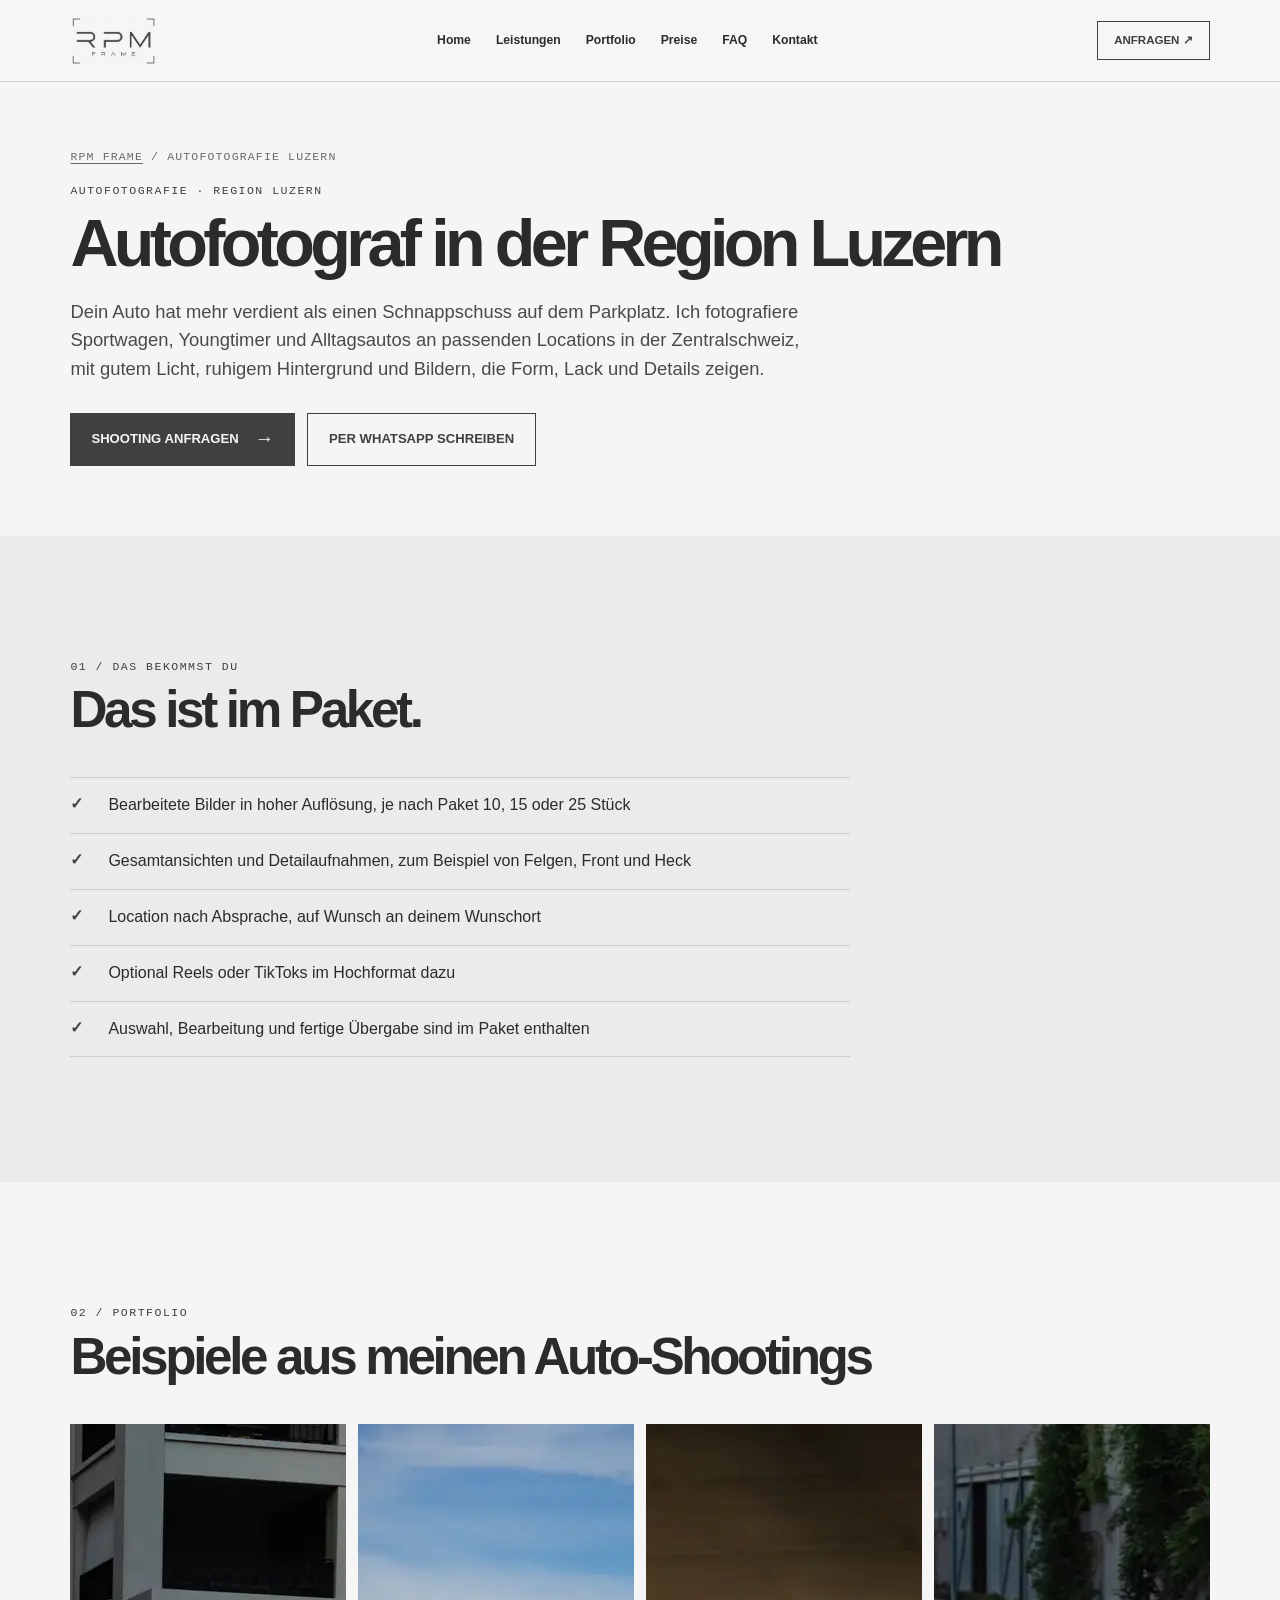
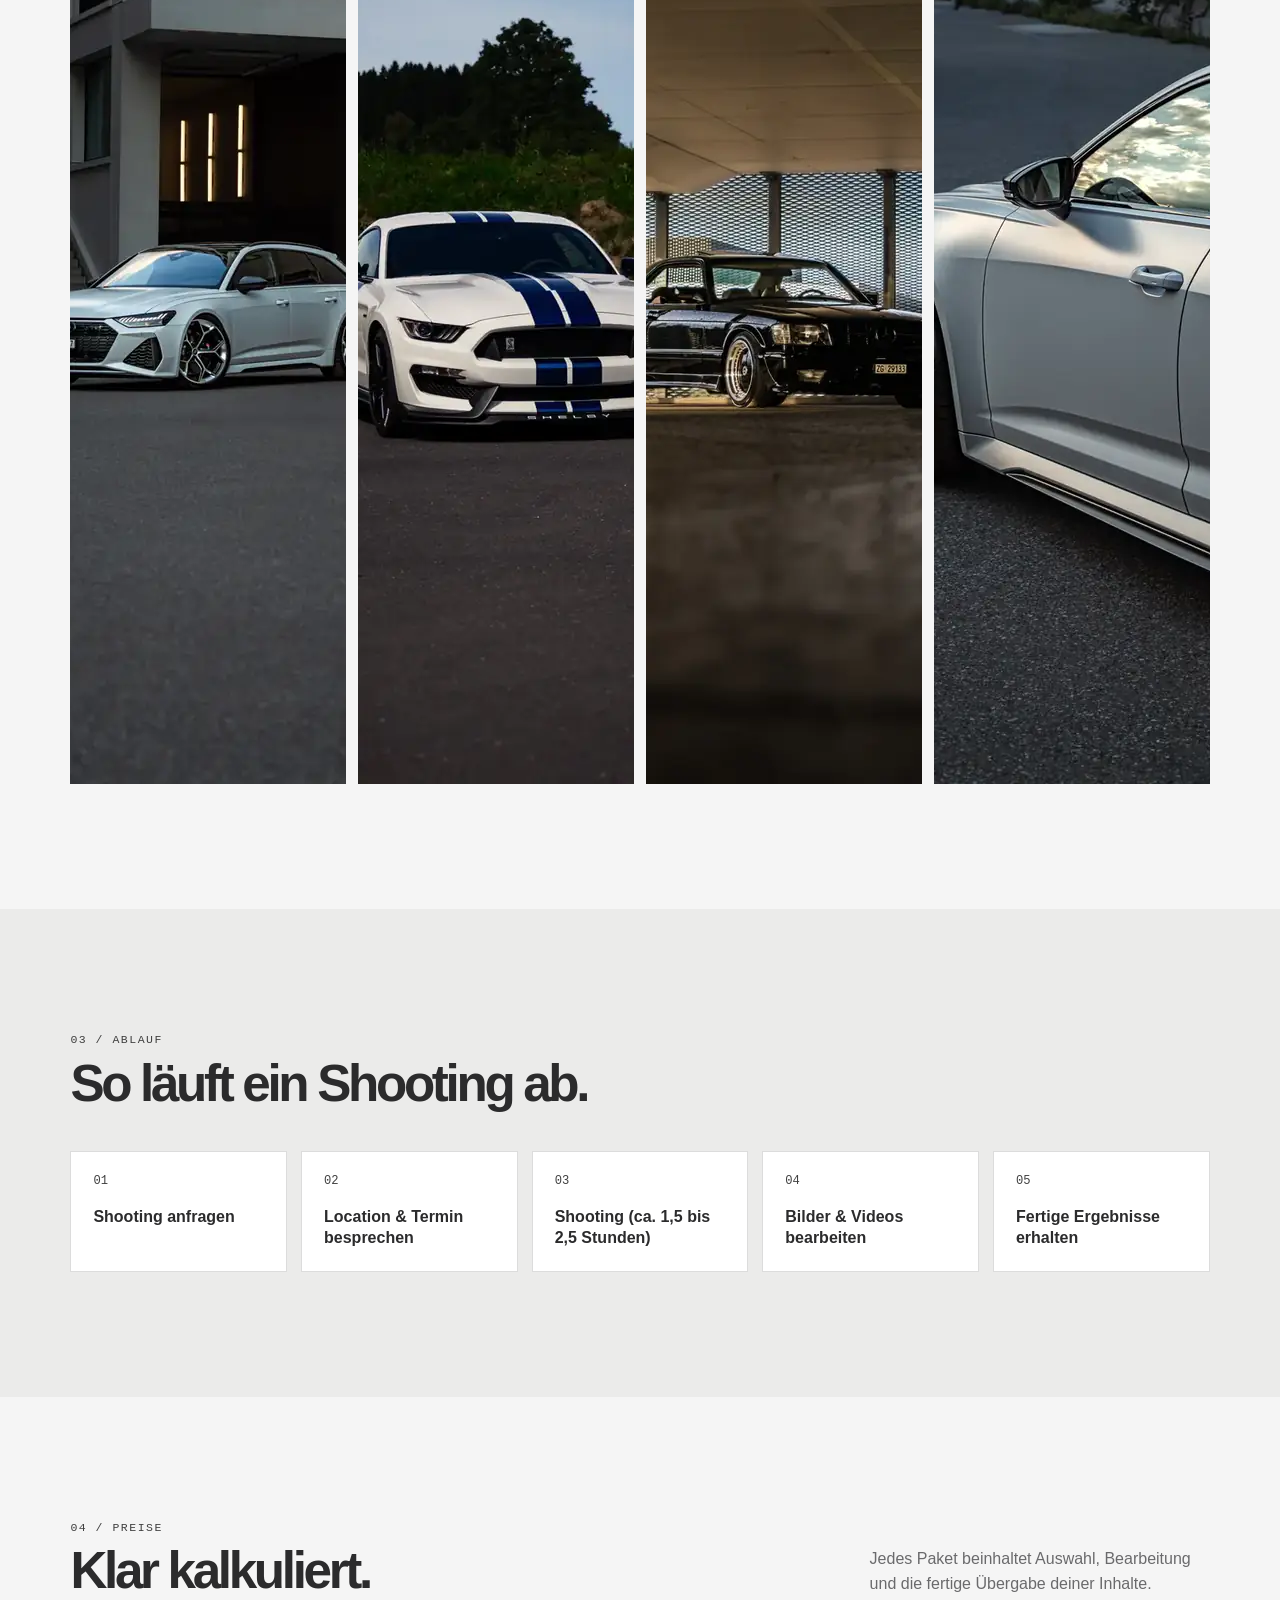
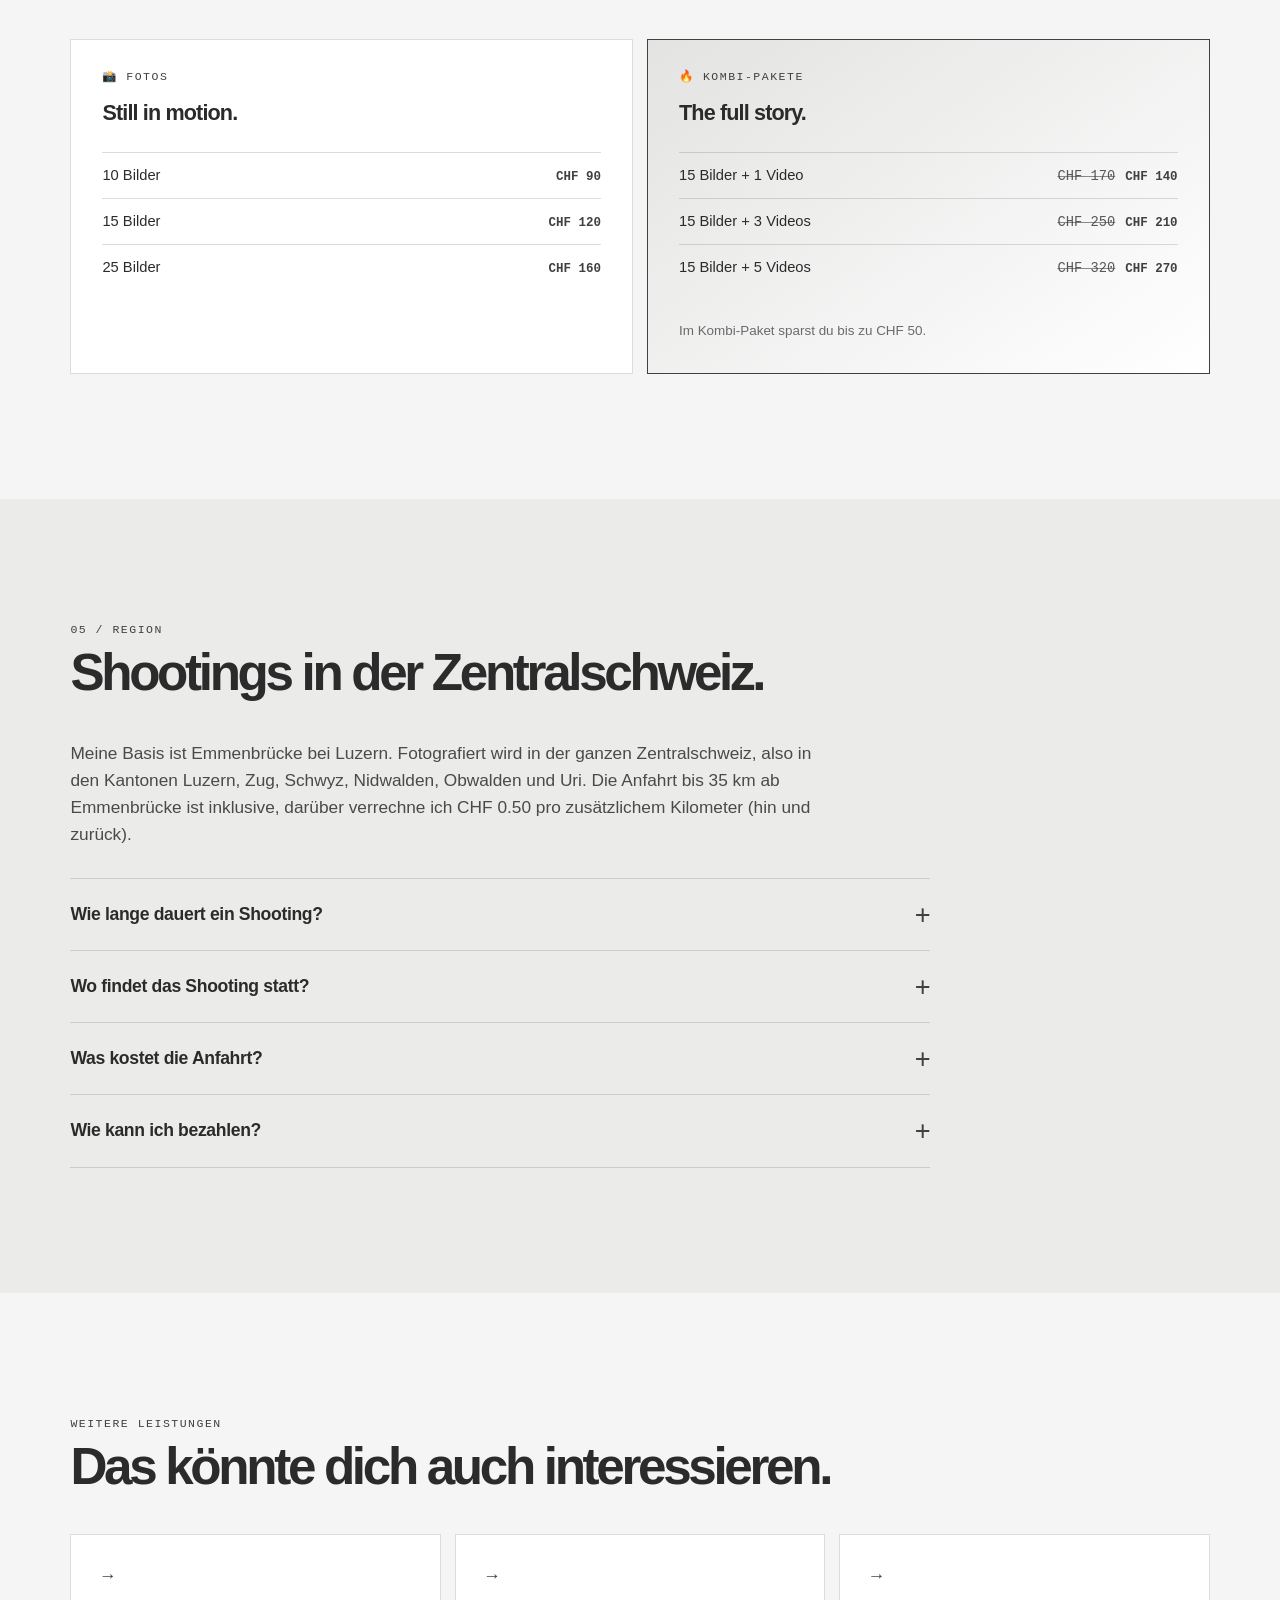
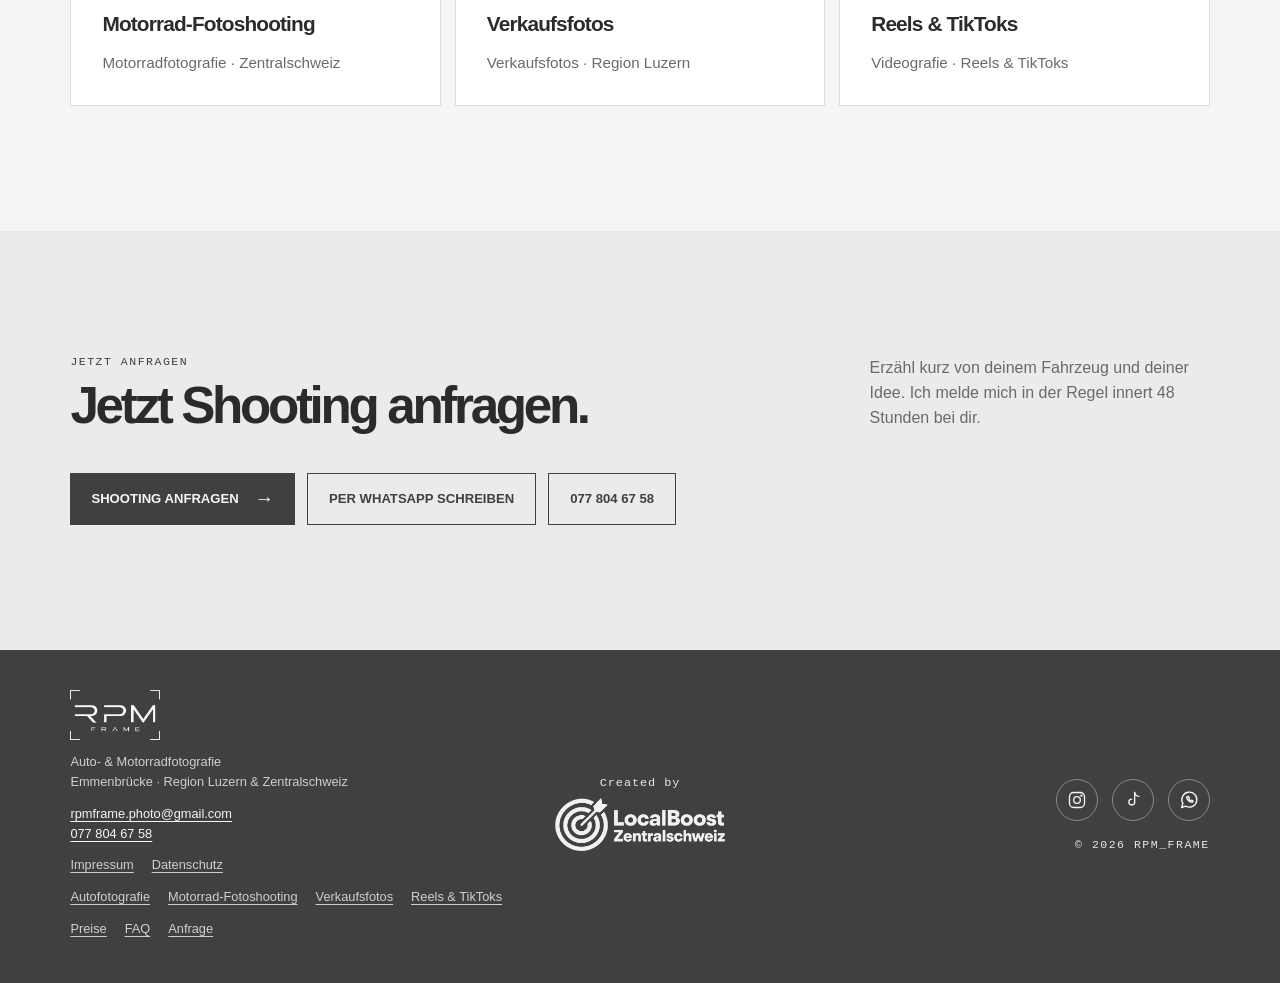
==== autofotografie-luzern.html @ b6b6734c "SEO: Meta, Open Graph, JSON-LD, Region-Sektion, 4 Leistungsseiten, Sitemap, robots, 404 Co-Authored-" ====
<!doctype html>
<html lang="de-CH">
<head>
  <meta charset="utf-8"><meta name="viewport" content="width=device-width,initial-scale=1"><meta name="theme-color" content="#f6f6f6">
  <meta name="description" content="Autofotograf aus der Region Luzern: Auto-Fotoshooting mit bearbeiteten Bildern ab CHF 90. Shootings in der Zentralschweiz, Anfahrt bis 35 km inklusive.">
  <title>Autofotograf Luzern | Auto-Fotoshooting | RPM Frame</title>
  <link rel="icon" href="favicon.ico" sizes="any"><link rel="icon" type="image/png" sizes="32x32" href="favicon-32.png"><link rel="icon" type="image/png" sizes="192x192" href="favicon-192.png"><link rel="apple-touch-icon" href="apple-touch-icon.png">
  <link rel="stylesheet" href="assets/style.css">
  <link rel="canonical" href="https://rpmframe.ch/autofotografie-luzern"><meta property="og:type" content="website"><meta property="og:locale" content="de_CH"><meta property="og:site_name" content="RPM Frame"><meta property="og:title" content="Autofotograf Luzern | Auto-Fotoshooting | RPM Frame"><meta property="og:description" content="Autofotograf aus der Region Luzern: Auto-Fotoshooting mit bearbeiteten Bildern ab CHF 90. Shootings in der Zentralschweiz, Anfahrt bis 35 km inklusive."><meta property="og:url" content="https://rpmframe.ch/autofotografie-luzern"><meta property="og:image" content="https://rpmframe.ch/assets/images/og-image.jpg"><meta property="og:image:width" content="1200"><meta property="og:image:height" content="630"><meta name="twitter:card" content="summary_large_image"><meta name="twitter:title" content="Autofotograf Luzern | Auto-Fotoshooting | RPM Frame"><meta name="twitter:description" content="Autofotograf aus der Region Luzern: Auto-Fotoshooting mit bearbeiteten Bildern ab CHF 90. Shootings in der Zentralschweiz, Anfahrt bis 35 km inklusive."><meta name="twitter:image" content="https://rpmframe.ch/assets/images/og-image.jpg">
  <script type="application/ld+json">
{
 "@context": "https://schema.org",
 "@type": "Service",
 "name": "Autofotograf in der Region Luzern",
 "serviceType": "Autofotografie",
 "url": "https://rpmframe.ch/autofotografie-luzern",
 "provider": {
  "@id": "https://rpmframe.ch/#business"
 },
 "areaServed": {
  "@type": "AdministrativeArea",
  "name": "Zentralschweiz"
 },
 "offers": [
  {
   "@type": "Offer",
   "name": "10 Bilder",
   "price": "90",
   "priceCurrency": "CHF"
  },
  {
   "@type": "Offer",
   "name": "15 Bilder",
   "price": "120",
   "priceCurrency": "CHF"
  },
  {
   "@type": "Offer",
   "name": "25 Bilder",
   "price": "160",
   "priceCurrency": "CHF"
  },
  {
   "@type": "Offer",
   "name": "15 Bilder + 1 Video",
   "price": "140",
   "priceCurrency": "CHF"
  },
  {
   "@type": "Offer",
   "name": "15 Bilder + 3 Videos",
   "price": "210",
   "priceCurrency": "CHF"
  },
  {
   "@type": "Offer",
   "name": "15 Bilder + 5 Videos",
   "price": "270",
   "priceCurrency": "CHF"
  }
 ]
}
</script>
  <script type="application/ld+json">
{
 "@context": "https://schema.org",
 "@type": "BreadcrumbList",
 "itemListElement": [
  {
   "@type": "ListItem",
   "position": 1,
   "name": "RPM Frame",
   "item": "https://rpmframe.ch/"
  },
  {
   "@type": "ListItem",
   "position": 2,
   "name": "Autofotografie Luzern",
   "item": "https://rpmframe.ch/autofotografie-luzern"
  }
 ]
}
</script>
  <script type="application/ld+json">
{
 "@context": "https://schema.org",
 "@type": "FAQPage",
 "mainEntity": [
  {
   "@type": "Question",
   "name": "Wie lange dauert ein Shooting?",
   "acceptedAnswer": {
    "@type": "Answer",
    "text": "Je nach Aufwand und Umfang ca. 1,5 bis 2,5 Stunden."
   }
  },
  {
   "@type": "Question",
   "name": "Wo findet das Shooting statt?",
   "acceptedAnswer": {
    "@type": "Answer",
    "text": "In der Zentralschweiz, den Ort besprechen wir gemeinsam. Gute Locations kenne ich, du kannst aber auch einen Wunschort vorschlagen."
   }
  },
  {
   "@type": "Question",
   "name": "Was kostet die Anfahrt?",
   "acceptedAnswer": {
    "@type": "Answer",
    "text": "Die Anfahrt ist bis 35 km ab Emmenbrücke inklusive. Bei längeren Strecken verrechne ich CHF 0.50 pro zusätzlichem Kilometer (hin und zurück). Ich sage es dir vorher, nichts kommt überraschend."
   }
  },
  {
   "@type": "Question",
   "name": "Wie kann ich bezahlen?",
   "acceptedAnswer": {
    "@type": "Answer",
    "text": "Per Twint oder bar, direkt nach dem Shooting."
   }
  }
 ]
}
</script>
</head>
<body>
  <nav class="nav">
    <a class="logo" href="index.html#home" aria-label="RPM Frame Startseite"><img class="brand-logo" src="assets/images/logo-rpm-frame.jpg" alt="RPM Frame" width="87" height="50"></a>
    <div class="links"><a href="index.html#home">Home</a><a href="index.html#loesung">Leistungen</a><a href="index.html#portfolio">Portfolio</a><a href="index.html#angebot">Preise</a><a href="index.html#faq">FAQ</a><a href="index.html#anfrage">Kontakt</a></div>
    <a class="nav-cta" href="index.html#anfrage">ANFRAGEN ↗</a>
  </nav>
  <main>
    <section class="section page-hero">
      <div class="crumbs"><a href="index.html">RPM Frame</a> / Autofotografie Luzern</div>
      <div class="mono">Autofotografie · Region Luzern</div>
      <h1 class="page-h1">Autofotograf in der Region Luzern</h1>
      <p class="lead">Dein Auto hat mehr verdient als einen Schnappschuss auf dem Parkplatz. Ich fotografiere Sportwagen, Youngtimer und Alltagsautos an passenden Locations in der Zentralschweiz, mit gutem Licht, ruhigem Hintergrund und Bildern, die Form, Lack und Details zeigen.</p>
      <div class="cta-row"><a class="button" href="index.html#anfrage">SHOOTING ANFRAGEN <b>→</b></a><a class="button ghost" href="https://wa.me/41778046758?text=Hallo%20Mike%2C%20ich%20interessiere%20mich%20f%C3%BCr%20ein%20Shooting." target="_blank" rel="noopener">PER WHATSAPP SCHREIBEN</a></div>
    </section>
<section class="section alt-bg">
      <div class="eyebrow"><div><div class="mono">01 / Das bekommst du</div><h2>Das ist im Paket.</h2></div></div>
      <ul class="checklist"><li>Bearbeitete Bilder in hoher Auflösung, je nach Paket 10, 15 oder 25 Stück</li><li>Gesamtansichten und Detailaufnahmen, zum Beispiel von Felgen, Front und Heck</li><li>Location nach Absprache, auf Wunsch an deinem Wunschort</li><li>Optional Reels oder TikToks im Hochformat dazu</li><li>Auswahl, Bearbeitung und fertige Übergabe sind im Paket enthalten</li></ul>
    </section>
<section class="section">
      <div class="eyebrow"><div><div class="mono">02 / Portfolio</div><h2>Beispiele aus meinen Auto-Shootings</h2></div></div>
      <div class="page-gallery"><img src="assets/images/portfolio/img-0412-t.webp" alt="Weisser Audi RS6 Avant vor Treppe und Betonfassade" width="640" height="960" loading="lazy" decoding="async"><img src="assets/images/portfolio/img-6932-t.webp" alt="Weisser Ford Mustang Shelby mit blauen Rennstreifen" width="640" height="960" loading="lazy" decoding="async"><img src="assets/images/portfolio/img-7156-t.webp" alt="Dunkler Mercedes in einer Tiefgarage" width="640" height="960" loading="lazy" decoding="async"><img src="assets/images/portfolio/img-0347-t.webp" alt="Audi RS6 Avant in Silber, Seitenansicht mit Felge" width="640" height="960" loading="lazy" decoding="async"></div>
    </section>
<section class="section alt-bg">
      <div class="eyebrow"><div><div class="mono">03 / Ablauf</div><h2>So läuft ein Shooting ab.</h2></div></div>
      <ol class="steps-list"><li>Shooting anfragen</li><li>Location &amp; Termin besprechen</li><li>Shooting (ca. 1,5 bis 2,5 Stunden)</li><li>Bilder &amp; Videos bearbeiten</li><li>Fertige Ergebnisse erhalten</li></ol>
    </section>
<section class="section pricing">
      <div class="eyebrow"><div><div class="mono">04 / Preise</div><h2>Klar kalkuliert.</h2></div><p>Jedes Paket beinhaltet Auswahl, Bearbeitung und die fertige Übergabe deiner Inhalte.</p></div>
      <div class="price-grid two"><article class="price-card"><div class="mono">📸 Fotos</div><h3>Still in motion.</h3><ul><li><span>10 Bilder</span><span class="p"><b>CHF 90</b></span></li><li><span>15 Bilder</span><span class="p"><b>CHF 120</b></span></li><li><span>25 Bilder</span><span class="p"><b>CHF 160</b></span></li></ul></article><article class="price-card featured"><div class="mono">🔥 Kombi-Pakete</div><h3>The full story.</h3><ul><li><span>15 Bilder + 1 Video</span><span class="p"><s>CHF 170</s><b>CHF 140</b></span></li><li><span>15 Bilder + 3 Videos</span><span class="p"><s>CHF 250</s><b>CHF 210</b></span></li><li><span>15 Bilder + 5 Videos</span><span class="p"><s>CHF 320</s><b>CHF 270</b></span></li></ul><p class="save">Im Kombi-Paket sparst du bis zu CHF 50.</p></article></div>
    </section>
<section class="section alt-bg">
      <div class="eyebrow"><div><div class="mono">05 / Region</div><h2>Shootings in der Zentralschweiz.</h2></div></div>
      <p class="region-text">Meine Basis ist Emmenbrücke bei Luzern. Fotografiert wird in der ganzen Zentralschweiz, also in den Kantonen Luzern, Zug, Schwyz, Nidwalden, Obwalden und Uri. Die Anfahrt bis 35 km ab Emmenbrücke ist inklusive, darüber verrechne ich CHF 0.50 pro zusätzlichem Kilometer (hin und zurück).</p>
      <div class="faq"><div class="faq-list"><details><summary>Wie lange dauert ein Shooting?</summary><p>Je nach Aufwand und Umfang ca. 1,5 bis 2,5 Stunden.</p></details><details><summary>Wo findet das Shooting statt?</summary><p>In der Zentralschweiz, den Ort besprechen wir gemeinsam. Gute Locations kenne ich, du kannst aber auch einen Wunschort vorschlagen.</p></details><details><summary>Was kostet die Anfahrt?</summary><p>Die Anfahrt ist bis 35 km ab Emmenbrücke inklusive. Bei längeren Strecken verrechne ich CHF 0.50 pro zusätzlichem Kilometer (hin und zurück). Ich sage es dir vorher, nichts kommt überraschend.</p></details><details><summary>Wie kann ich bezahlen?</summary><p>Per Twint oder bar, direkt nach dem Shooting.</p></details></div></div>
    </section>
<section class="section">
      <div class="eyebrow"><div><div class="mono">Weitere Leistungen</div><h2>Das könnte dich auch interessieren.</h2></div></div>
      <div class="feat-grid"><a class="feat feat-link" href="motorrad-fotoshooting-zentralschweiz.html"><div class="num">→</div><h3>Motorrad-Fotoshooting</h3><p>Motorradfotografie · Zentralschweiz</p></a><a class="feat feat-link" href="fahrzeug-verkaufsfotos.html"><div class="num">→</div><h3>Verkaufsfotos</h3><p>Verkaufsfotos · Region Luzern</p></a><a class="feat feat-link" href="reels-tiktok-auto.html"><div class="num">→</div><h3>Reels &amp; TikToks</h3><p>Videografie · Reels &amp; TikToks</p></a></div>
    </section>
<section class="section alt-bg">
      <div class="eyebrow"><div><div class="mono">Jetzt anfragen</div><h2>Jetzt Shooting anfragen.</h2></div><p>Erzähl kurz von deinem Fahrzeug und deiner Idee. Ich melde mich in der Regel innert 48 Stunden bei dir.</p></div>
      <div class="cta-row"><a class="button" href="index.html#anfrage">SHOOTING ANFRAGEN <b>→</b></a><a class="button ghost" href="https://wa.me/41778046758?text=Hallo%20Mike%2C%20ich%20interessiere%20mich%20f%C3%BCr%20ein%20Shooting." target="_blank" rel="noopener">PER WHATSAPP SCHREIBEN</a><a class="button ghost" href="tel:+41778046758" aria-label="Anrufen: 077 804 67 58">077 804 67 58</a></div>
    </section>
  </main>
  <div class="stick show" id="stick"><a class="button" href="index.html#anfrage">SHOOTING ANFRAGEN <b>→</b></a><a class="wa" href="https://wa.me/41778046758?text=Hallo%20Mike%2C%20ich%20interessiere%20mich%20f%C3%BCr%20ein%20Shooting." target="_blank" rel="noopener" aria-label="Per WhatsApp schreiben"><svg viewBox="0 0 24 24" fill="none" stroke="currentColor" stroke-width="1.6" stroke-linecap="round" stroke-linejoin="round" aria-hidden="true"><path d="M3 21l1.65-4.9A9 9 0 1 1 8 19.4L3 21z"/><path d="M9.2 8.2c-.3 2.9 3.4 6.6 6.6 6.6l1.2-1.5-2.1-1.1-.9.7c-.9-.4-1.9-1.4-2.3-2.3l.7-.9-1.1-2.1-1.1.6z"/></svg></a></div>
  <footer>
    <div class="f-left"><a class="logo" href="index.html#home" aria-label="RPM Frame Startseite"><img class="brand-logo" src="assets/images/logo-rpm-frame-light.png" alt="RPM Frame" width="90" height="50"></a><p>Auto- &amp; Motorradfotografie<br>Emmenbrücke · Region Luzern &amp; Zentralschweiz</p><p><a class="f-mail" href="mailto:rpmframe.photo@gmail.com">rpmframe.photo@gmail.com</a><br><a class="f-mail" href="tel:+41778046758">077 804 67 58</a></p><p class="f-legal"><a href="impressum.html">Impressum</a><a href="datenschutz.html">Datenschutz</a></p><p class="f-legal f-services"><a href="autofotografie-luzern.html">Autofotografie</a><a href="motorrad-fotoshooting-zentralschweiz.html">Motorrad-Fotoshooting</a><a href="fahrzeug-verkaufsfotos.html">Verkaufsfotos</a><a href="reels-tiktok-auto.html">Reels &amp; TikToks</a></p><p class="f-legal f-services"><a href="index.html#angebot">Preise</a><a href="index.html#faq">FAQ</a><a href="index.html#anfrage">Anfrage</a></p></div>
    <a class="credit" href="https://localboost-zs.ch" target="_blank" rel="noopener" aria-label="Created by LocalBoost"><span class="mono">Created by</span><img src="assets/images/localboost-zentralschweiz-white.png" alt="LocalBoost Zentralschweiz" width="170" height="54" loading="lazy"></a>
    <div class="footer-side"><div class="social"><a href="https://instagram.com/rpm_frame" target="_blank" rel="noopener" aria-label="Instagram @rpm_frame"><svg viewBox="0 0 24 24" fill="none" stroke="currentColor" stroke-width="1.6" stroke-linecap="round" stroke-linejoin="round"><rect x="3" y="3" width="18" height="18" rx="5"/><circle cx="12" cy="12" r="4"/><circle cx="17.3" cy="6.7" r=".6" fill="currentColor"/></svg></a><a href="https://tiktok.com/@rpm_frame" target="_blank" rel="noopener" aria-label="TikTok @rpm_frame"><svg viewBox="0 0 24 24" fill="none" stroke="currentColor" stroke-width="1.6" stroke-linecap="round" stroke-linejoin="round"><path d="M14 3v11.5a3.5 3.5 0 1 1-3.5-3.5"/><path d="M14 3c.4 2.6 2.2 4.4 5 4.6"/></svg></a><a href="https://wa.me/41778046758?text=Hallo%20Mike%2C%20ich%20interessiere%20mich%20f%C3%BCr%20ein%20Shooting." target="_blank" rel="noopener" aria-label="WhatsApp"><svg viewBox="0 0 24 24" fill="none" stroke="currentColor" stroke-width="1.6" stroke-linecap="round" stroke-linejoin="round" aria-hidden="true"><path d="M3 21l1.65-4.9A9 9 0 1 1 8 19.4L3 21z"/><path d="M9.2 8.2c-.3 2.9 3.4 6.6 6.6 6.6l1.2-1.5-2.1-1.1-.9.7c-.9-.4-1.9-1.4-2.3-2.3l.7-.9-1.1-2.1-1.1.6z"/></svg></a></div><div class="mono">© 2026 RPM_Frame</div></div>
  </footer>
</body>
</html>
---- assets/style.css ----
:root{--ink:#f5f5f5;--alt:#ebebea;--card:#fff;--line:rgba(64,64,64,.18);--muted:#6a6a6c;--accent:#404040;--text:#2b2b2c;--on-accent:#f5f5f5}
    *{box-sizing:border-box}
    html{scroll-behavior:smooth}
    body{margin:0;background:var(--ink);color:var(--text);font:16px/1.55 Arial,Helvetica,sans-serif;-webkit-text-size-adjust:100%}
    a{color:inherit;text-decoration:none}
    a,button{-webkit-tap-highlight-color:transparent;touch-action:manipulation}
    img{display:block;max-width:100%}
    .mono{font:500 .72rem/1 "Courier New",monospace;letter-spacing:.13em;text-transform:uppercase;color:var(--accent)}

    /* Nav */
    .nav{height:82px;display:flex;align-items:center;justify-content:space-between;padding:0 5.5vw;position:fixed;top:0;z-index:10;width:100%;border-bottom:1px solid var(--line);background:#f6f6f6}
    .brand-logo{height:50px;width:auto;}
    .links{display:flex;gap:25px;font-size:.76rem;font-weight:600}
    .links a:hover{opacity:.6}
    .nav-cta{border:1px solid var(--accent);padding:10px 16px;color:var(--accent);font-size:.72rem;font-weight:700}
    .nav-cta:hover{background:var(--accent);color:var(--on-accent)}

    /* Buttons */
    .button{display:inline-flex;align-items:center;gap:16px;background:var(--accent);color:var(--on-accent);padding:15px 21px;font-weight:800;font-size:.82rem;border:0;cursor:pointer;font-family:inherit}
    .button b{font-size:1.2rem;line-height:0}
    .button:hover{filter:brightness(1.1)}

    /* Hero */
    .hero{position:relative;display:block;padding-top:82px;overflow:hidden}
    .hero-img{position:relative;display:block;margin-left:auto;width:min(50vw,max(calc(100vh - 82px),460px));height:max(calc(100vh - 82px),460px);object-fit:cover;object-position:50% 62%;filter:saturate(1.1) contrast(1.05);-webkit-mask-image:linear-gradient(to right,transparent 0,#000 16%);mask-image:linear-gradient(to right,transparent 0,#000 16%)}
    .hero-content{position:absolute;left:5.5vw;top:calc(50% + 41px);transform:translateY(-50%);z-index:1;max-width:34vw;color:#2b2b2c}
    .hero .slogan{font-size:clamp(2.6rem,4.7vw,5.6rem);line-height:.93;letter-spacing:-.075em;margin:20px 0 24px;font-weight:800}
    .hero .slogan span{color:#6a6a6c}
    .hero p{max-width:440px;color:#3c3c3d;font-size:1.03rem;margin:0 0 32px}
    .scroll{position:absolute;right:5.5vw;bottom:8vw;z-index:1;writing-mode:vertical-rl;color:#f5f5f5}

    /* Sections */
    .section{padding:125px 5.5vw}
    .eyebrow{display:flex;justify-content:space-between;align-items:flex-end;gap:40px;margin-bottom:42px}
    .eyebrow h2{font-size:clamp(2.2rem,4vw,4.3rem);letter-spacing:-.065em;line-height:1;margin:12px 0 0}
    .eyebrow p{max-width:340px;color:var(--muted);margin:0}
    .alt{background:var(--alt)}

    /* Problem */
    .problem{display:grid;grid-template-columns:1fr 1.3fr;gap:9vw;align-items:start}
    .problem h2{font-size:clamp(2.5rem,5vw,5.2rem);line-height:.94;letter-spacing:-.07em;margin:15px 0}
    .problem h2 span{color:#6a6a6c}
    .problem-copy{padding-top:26px}
    .problem-copy p{color:#4a4a4b;font-size:1.12rem;max-width:580px;margin:0 0 20px}
    .pain{list-style:none;padding:0;margin:30px 0 0;max-width:580px}
    .pain li{padding:14px 0 14px 34px;border-top:1px solid var(--line);position:relative;color:#2b2b2c}
    .pain li:before{content:'×';position:absolute;left:0;top:11px;color:var(--accent);font-size:1.3rem;line-height:1.3}

    /* Lösung */
    .solution{background:var(--alt)}
    .feat-grid{display:grid;grid-template-columns:repeat(3,1fr);gap:14px}
    .feat{border:1px solid var(--line);padding:31px;background:var(--card)}
    .feat .num{font:500 .76rem "Courier New",monospace;color:var(--accent)}
    .feat h3{font-size:1.3rem;margin:22px 0 10px;letter-spacing:-.04em}
    .feat p{margin:0;color:var(--muted);font-size:.95rem}

    /* Portfolio */
    .chips{display:flex;gap:10px;margin-bottom:26px;overflow-x:auto;scrollbar-width:none;-webkit-overflow-scrolling:touch;padding-bottom:4px}
    .chips::-webkit-scrollbar{display:none}
    .chip{flex:none;display:inline-flex;align-items:center;gap:8px;min-height:44px;padding:0 22px;border:1px solid rgba(64,64,64,.35);border-radius:999px;background:transparent;color:var(--text);font:700 .85rem Arial,Helvetica,sans-serif;cursor:pointer}
    .chip:hover{border-color:var(--accent)}
    .chip[aria-pressed="true"]{background:var(--accent);border-color:var(--accent);color:var(--on-accent)}
    .gallery{display:grid;grid-template-columns:repeat(4,1fr);gap:12px}
    .shot{position:relative;display:block;padding:0;border:0;background:#ddd;aspect-ratio:2/3;overflow:hidden;cursor:zoom-in}
    .shot[hidden],.field[hidden],.more-wrap[hidden],.videos[hidden],.gallery[hidden],.vplay[hidden]{display:none}
    .shot img{width:100%;height:100%;object-fit:cover;transition:transform .6s ease}
    .shot:hover img{transform:scale(1.05)}
    .tag{position:absolute;left:10px;bottom:10px;background:rgba(246,246,246,.92);color:#2b2b2c;font:700 .62rem "Courier New",monospace;letter-spacing:.12em;text-transform:uppercase;padding:6px 8px}
    .more-wrap{text-align:left;margin-top:32px}
    .button.ghost{background:transparent;color:var(--accent);border:1px solid var(--accent)}
    .button.ghost:hover{background:var(--accent);color:var(--on-accent);filter:none}
    .videos{display:grid;grid-template-columns:repeat(4,minmax(0,270px));gap:18px;justify-content:start}
    .vwrap{margin:0}
    .vwrap figcaption{margin-top:12px}
    .vcard{position:relative;aspect-ratio:9/16;background:#111;overflow:hidden}
    .vcard video{display:block;width:100%;height:100%;object-fit:cover}
    .vplay{position:absolute;inset:0;border:0;background:rgba(0,0,0,.15);cursor:pointer;display:grid;place-items:center}
    .vplay span{width:76px;height:76px;border-radius:50%;background:rgba(246,246,246,.94);color:var(--accent);display:grid;place-items:center;padding-left:4px}
    .lb{position:fixed;inset:0;z-index:50;background:rgba(14,14,15,.95);display:none;align-items:center;justify-content:center}
    .lb.open{display:flex}
    .lb img{max-width:94vw;max-height:84vh;object-fit:contain;user-select:none}
    .lb-btn{position:absolute;width:52px;height:52px;border-radius:50%;border:1px solid rgba(255,255,255,.3);background:rgba(20,20,21,.6);color:#fff;font-size:1.5rem;cursor:pointer;display:grid;place-items:center;line-height:1}
    .lb-btn:hover{background:#fff;color:#222}
    .lb-close{top:16px;right:16px}.lb-prev{left:16px;top:50%;transform:translateY(-50%)}.lb-next{right:16px;top:50%;transform:translateY(-50%)}
    .lb-count{position:absolute;bottom:20px;left:0;right:0;text-align:center;color:#e6e6e6}

    /* Angebot */
    .pricing{background:var(--ink)}
    .price-grid{display:grid;grid-template-columns:repeat(3,1fr);gap:14px}
    .price-card{border:1px solid var(--line);padding:31px;min-height:335px;background:var(--card);display:flex;flex-direction:column}
    .price-card.featured{border-color:var(--accent);background:linear-gradient(145deg,#e3e3e2,#fff)}
    .price-card h3{font-size:1.35rem;margin:14px 0 22px;letter-spacing:-.04em}
    .price-card ul{list-style:none;padding:0;margin:0}
    .price-card li{padding:11px 0;border-top:1px solid var(--line);display:flex;flex-wrap:wrap;align-items:baseline;justify-content:space-between;gap:4px 12px;font-size:.92rem}
    .price-card .p{display:inline-flex;align-items:baseline;gap:10px;margin-left:auto}
    .price-card s{color:#58585a;font:.86rem "Courier New",monospace;text-decoration:line-through;text-decoration-thickness:1px;text-decoration-color:rgba(64,64,64,.6)}
    .price-card .save{margin:auto 0 0;padding-top:18px;font-size:.84rem;color:var(--muted)}
    .price-card li b{font-size:.86rem}
    .price-card li b{color:var(--accent);font-family:"Courier New",monospace;font-size:.78rem;white-space:nowrap}

    /* Kundenstimmen */
    .reviews{background:var(--alt)}
    .quotes{display:grid;grid-template-columns:repeat(3,1fr);gap:14px}
    .quote{margin:0;border:1px solid var(--line);background:var(--card);padding:31px;display:flex;flex-direction:column;gap:14px}
    .quote figcaption{margin-top:auto;padding-top:14px}
    .quote:before{content:'“';font:800 4.2rem/.7 Georgia,serif;color:var(--accent);height:34px}
    .quote blockquote{margin:0;font-size:1rem;line-height:1.6;color:#2b2b2c}

    /* FAQ */
    .faq-list{max-width:860px;border-bottom:1px solid var(--line)}
    .faq details{border-top:1px solid var(--line)}
    .faq summary{list-style:none;cursor:pointer;display:flex;justify-content:space-between;align-items:center;gap:20px;padding:22px 0;min-height:56px;font-weight:700;font-size:1.1rem;letter-spacing:-.02em}
    .faq summary::-webkit-details-marker{display:none}
    .faq summary:after{content:'+';flex:none;font:400 1.7rem/1 Arial,Helvetica,sans-serif;color:var(--accent)}
    .faq details[open] summary:after{content:'–'}
    .faq details p{margin:0 0 24px;max-width:680px;color:#4a4a4b;font-size:1.02rem}

    /* CTA */
    .contact{background:var(--alt);display:grid;grid-template-columns:.8fr 1.2fr;gap:9vw}
    .contact h2{font-size:clamp(2.7rem,5vw,5.5rem);line-height:.91;letter-spacing:-.075em;margin:13px 0}
    .contact p{color:var(--muted);max-width:340px}
    .form{display:grid;grid-template-columns:1fr 1fr;gap:20px;align-content:start}
    .field{display:grid;gap:8px}
    .field.full{grid-column:span 2}
    .field label{font:500 .69rem "Courier New",monospace;letter-spacing:.12em;text-transform:uppercase;color:#5a5a5c}
    .field input,.field textarea,.field select{color:var(--text);background:transparent;border:0;border-bottom:1px solid #9a9a9c;padding:11px 0;font:inherit;outline:none;border-radius:0;min-height:46px;width:100%}
    .field select{-webkit-appearance:none;appearance:none;cursor:pointer;padding-right:26px;background:url("data:image/svg+xml,%3Csvg xmlns='http://www.w3.org/2000/svg' viewBox='0 0 12 8'%3E%3Cpath d='M1 1.5l5 5 5-5' fill='none' stroke='%23404040' stroke-width='1.6'/%3E%3C/svg%3E") no-repeat right 4px center/12px}
    .field select:invalid{color:#8c8c8e}
    .field select option{color:#2b2b2c}
    .field textarea{height:110px;resize:vertical}
    .field input:focus,.field textarea:focus,.field select:focus{border-color:var(--accent)}
    .field input::placeholder,.field textarea::placeholder{color:#8c8c8e}
    .submit{margin-top:10px}
    .contact .form-status{margin:14px 0 0;max-width:none;font-weight:700;font-size:1rem;line-height:1.5}
    .form-status.ok{color:#1f5f33}.form-status.err{color:#a02020}
    .contact .form-note{margin:0;max-width:none;color:var(--muted);font-size:.92rem}
    .contact .mailline{margin-top:22px;font-size:.95rem}
    .contact-direct{display:flex;flex-wrap:wrap;gap:12px;margin-top:24px}
    .mailline a{color:var(--text);font-weight:700;text-decoration:underline;text-underline-offset:3px;word-break:break-all}

    footer{padding:40px 5.5vw 44px;display:grid;grid-template-columns:1fr auto 1fr;align-items:center;gap:28px;background:#404040;color:#cfcfd0;font-size:.8rem}
    footer .mono{color:#e6e6e6}
    footer .footer-side{display:grid;gap:18px;justify-items:end;justify-self:end}
    .social{display:flex;gap:14px}.social a{width:42px;height:42px;border:1px solid rgba(245,245,245,.4);border-radius:50%;display:grid;place-items:center;color:#f5f5f5}.social a:hover{background:#f5f5f5;color:#404040}.social svg{width:20px;height:20px}
    .credit{display:grid;justify-items:center;gap:8px;text-align:center}.credit .mono{text-transform:none;letter-spacing:.08em;font-size:.74rem}.credit img{width:170px;height:auto;opacity:.95}.credit:hover img{opacity:1}
    .f-mail{color:#f5f5f5;text-decoration:underline;text-underline-offset:3px}
    .f-legal{display:flex;gap:18px}.f-legal a{color:#cfcfd0;text-decoration:underline;text-underline-offset:3px}.f-legal a:hover,.f-mail:hover{opacity:.7}
    footer p{margin:12px 0 0}
    .stick{display:none}

    @media(max-width:1000px){.videos{grid-template-columns:repeat(2,minmax(0,300px))}.gallery{grid-template-columns:repeat(3,1fr)}.feat-grid,.price-grid{grid-template-columns:1fr}.price-card{min-height:auto}.quotes{grid-template-columns:1fr}}
    @media(max-width:800px){
      .nav{height:62px;padding:0 5vw}.brand-logo{height:38px}.links{display:none}.nav-cta{padding:11px 14px}
      .hero{display:block;height:auto;min-height:0;padding:62px 0 0;overflow:visible}.hero-img{position:relative;right:auto;top:auto;bottom:auto;width:100%;height:auto;aspect-ratio:4/5;object-position:50% 58%;-webkit-mask-image:none;mask-image:none}.hero-content{position:relative;left:auto;top:auto;transform:none;max-width:none;padding:26px 5vw 48px}.hero .slogan{margin:14px 0 16px;font-size:clamp(3rem,14.5vw,4.6rem)}.hero p{font-size:1.08rem;margin-bottom:26px}.hero .button{width:100%;justify-content:space-between;padding:17px 20px}.scroll{display:none}
      .section{padding:60px 5vw}
      .eyebrow{display:block;margin-bottom:28px}.eyebrow p{margin-top:16px}
      .problem,.contact{grid-template-columns:1fr;gap:12px}.contact{gap:30px}.problem-copy{padding-top:6px}.problem-copy p{font-size:1.04rem}
      .feat,.price-card{padding:24px}.feat h3{margin-top:16px}
      .chips{margin:0 -5vw 20px;padding:0 5vw 4px}
      .gallery{grid-template-columns:repeat(2,1fr);gap:8px}
      .videos{grid-template-columns:repeat(2,minmax(0,1fr));gap:10px}.vplay span{width:56px;height:56px}.vwrap figcaption{font-size:.62rem;line-height:1.4}
      .quotes{display:flex;overflow-x:auto;scroll-snap-type:x mandatory;gap:12px;margin:0 -5vw;padding:0 5vw 10px;scrollbar-width:none;-webkit-overflow-scrolling:touch}.quotes::-webkit-scrollbar{display:none}
      .quote{flex:0 0 86%;scroll-snap-align:center;padding:24px}
      .form{grid-template-columns:1fr;gap:18px}.field.full{grid-column:auto}.submit{width:100%;justify-content:space-between;padding:17px 20px}
      .contact p{max-width:none}
      footer{padding:34px 5vw 100px;display:block}footer .footer-side{margin-top:26px;justify-items:start;justify-self:start}.credit{justify-items:start;text-align:left;margin-top:28px}.f-legal a,.f-mail{display:inline-block;padding:6px 0}
      .lb-prev,.lb-next{top:auto;bottom:14px;transform:none}.lb-prev{left:16px}.lb-next{right:16px}.lb img{max-height:78vh}
      .stick{display:flex;gap:10px;align-items:stretch;position:fixed;left:0;right:0;bottom:0;z-index:9;padding:10px 5vw calc(10px + env(safe-area-inset-bottom));background:rgba(246,246,246,.97);border-top:1px solid var(--line);transform:translateY(120%);transition:transform .3s ease}
      .stick.show{transform:none}.stick .button{flex:1;min-width:0;justify-content:space-between;padding:16px 20px}.stick .wa{flex:none;width:54px;display:grid;place-items:center;border:1px solid var(--accent);color:var(--accent);background:#fff}.stick .wa svg{width:26px;height:26px}.contact-direct .button{flex:1 1 100%;justify-content:space-between;padding:17px 20px}
    }
    @media(prefers-reduced-motion:reduce){html{scroll-behavior:auto}.shot img,.stick{transition:none}}

    /* ===== SEO-Erweiterungen ===== */
    .hero h1.kicker{margin:0;font-weight:500}
    .hero .slogan{max-width:none;color:#2b2b2c}
    .region-text{max-width:760px;color:#4a4a4b;font-size:1.08rem;margin:0 0 30px}
    .feat-link{display:block;color:inherit;text-decoration:none}
    .feat-link:hover{border-color:var(--accent)}
    .feat-link .num{font-size:1.1rem}
    .f-services{flex-wrap:wrap;gap:6px 18px}
    .page-hero{padding-top:150px;padding-bottom:70px}
    .crumbs{font:500 .72rem "Courier New",monospace;letter-spacing:.1em;text-transform:uppercase;color:var(--muted);margin-bottom:22px}
    .crumbs a{text-decoration:underline;text-underline-offset:3px}
    .page-h1{font-size:clamp(2.3rem,5.2vw,5rem);line-height:.98;letter-spacing:-.07em;margin:14px 0 22px;max-width:980px}
    .lead{font-size:1.15rem;color:#4a4a4b;max-width:740px;margin:0 0 30px}
    .cta-row{display:flex;flex-wrap:wrap;gap:12px}
    .checklist{list-style:none;padding:0;margin:0;max-width:780px}
    .checklist li{padding:15px 0 15px 38px;border-top:1px solid var(--line);position:relative}
    .checklist li:last-child{border-bottom:1px solid var(--line)}
    .checklist li:before{content:'\2713';position:absolute;left:0;top:14px;color:var(--accent);font-weight:800}
    .page-gallery{display:grid;grid-template-columns:repeat(4,1fr);gap:12px}
    .page-gallery img{width:100%;aspect-ratio:2/3;object-fit:cover;background:#ddd}
    .steps-list{counter-reset:s;list-style:none;padding:0;margin:0;display:grid;grid-template-columns:repeat(5,1fr);gap:14px}
    .steps-list li{border:1px solid var(--line);background:var(--card);padding:22px;counter-increment:s;font-weight:700;line-height:1.35}
    .steps-list li:before{content:counter(s,decimal-leading-zero);display:block;font:500 .76rem "Courier New",monospace;color:var(--accent);margin-bottom:18px}
    .page-videos{display:grid;grid-template-columns:repeat(4,minmax(0,270px));gap:18px;justify-content:start}
    .page-videos video{display:block;width:100%;aspect-ratio:9/16;object-fit:cover;background:#111}
    .page-videos figcaption{margin-top:10px}
    .page-videos figure{margin:0}
    .price-grid.two{grid-template-columns:repeat(2,1fr)}
    .price-grid.one{grid-template-columns:minmax(0,520px)}
    .alt-bg{background:var(--alt)}
    @media(max-width:1000px){.page-gallery{grid-template-columns:repeat(2,1fr)}.steps-list{grid-template-columns:1fr 1fr}.page-videos{grid-template-columns:repeat(2,minmax(0,1fr))}.price-grid.two,.price-grid.one{grid-template-columns:1fr}}
    @media(max-width:800px){.page-hero{padding-top:96px;padding-bottom:40px}.steps-list{grid-template-columns:1fr}.cta-row .button{flex:1 1 100%;justify-content:space-between;padding:17px 20px}.page-gallery{gap:8px}.page-videos{gap:10px}.region-text{font-size:1.02rem}}
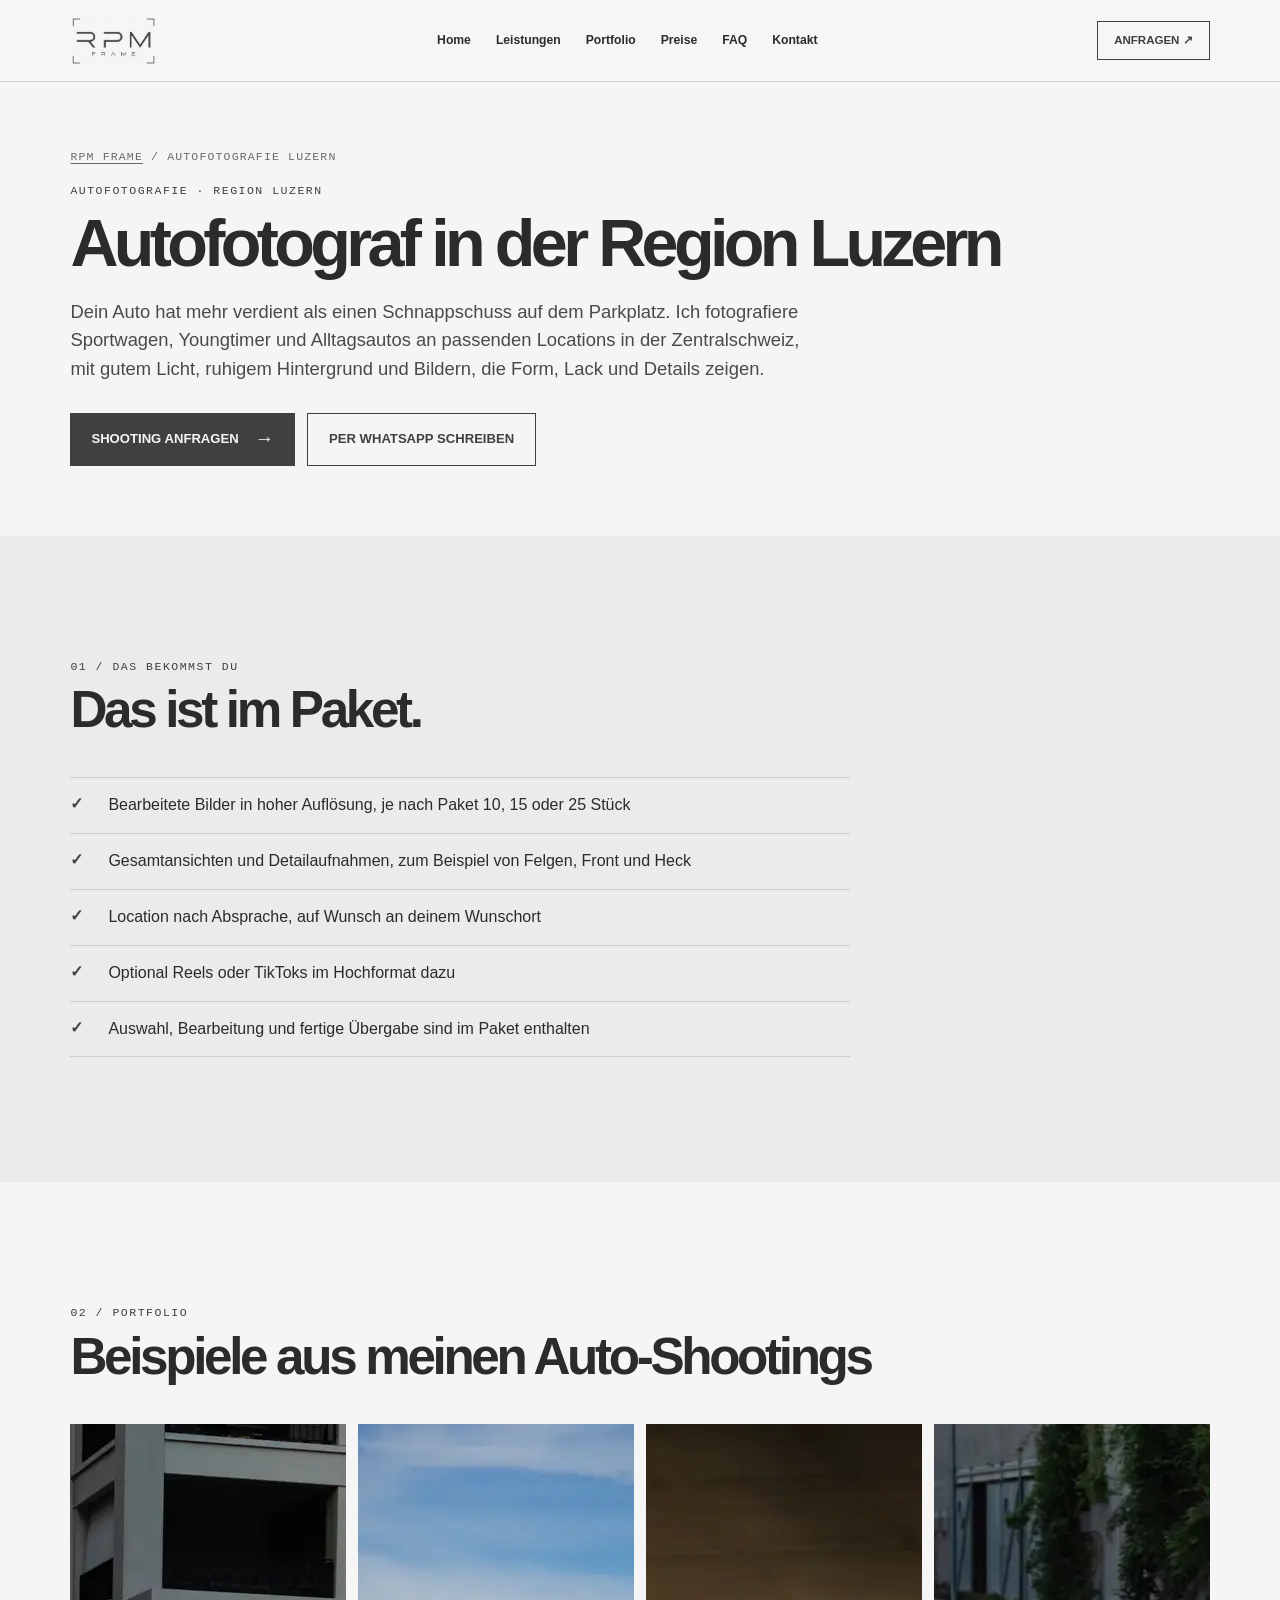
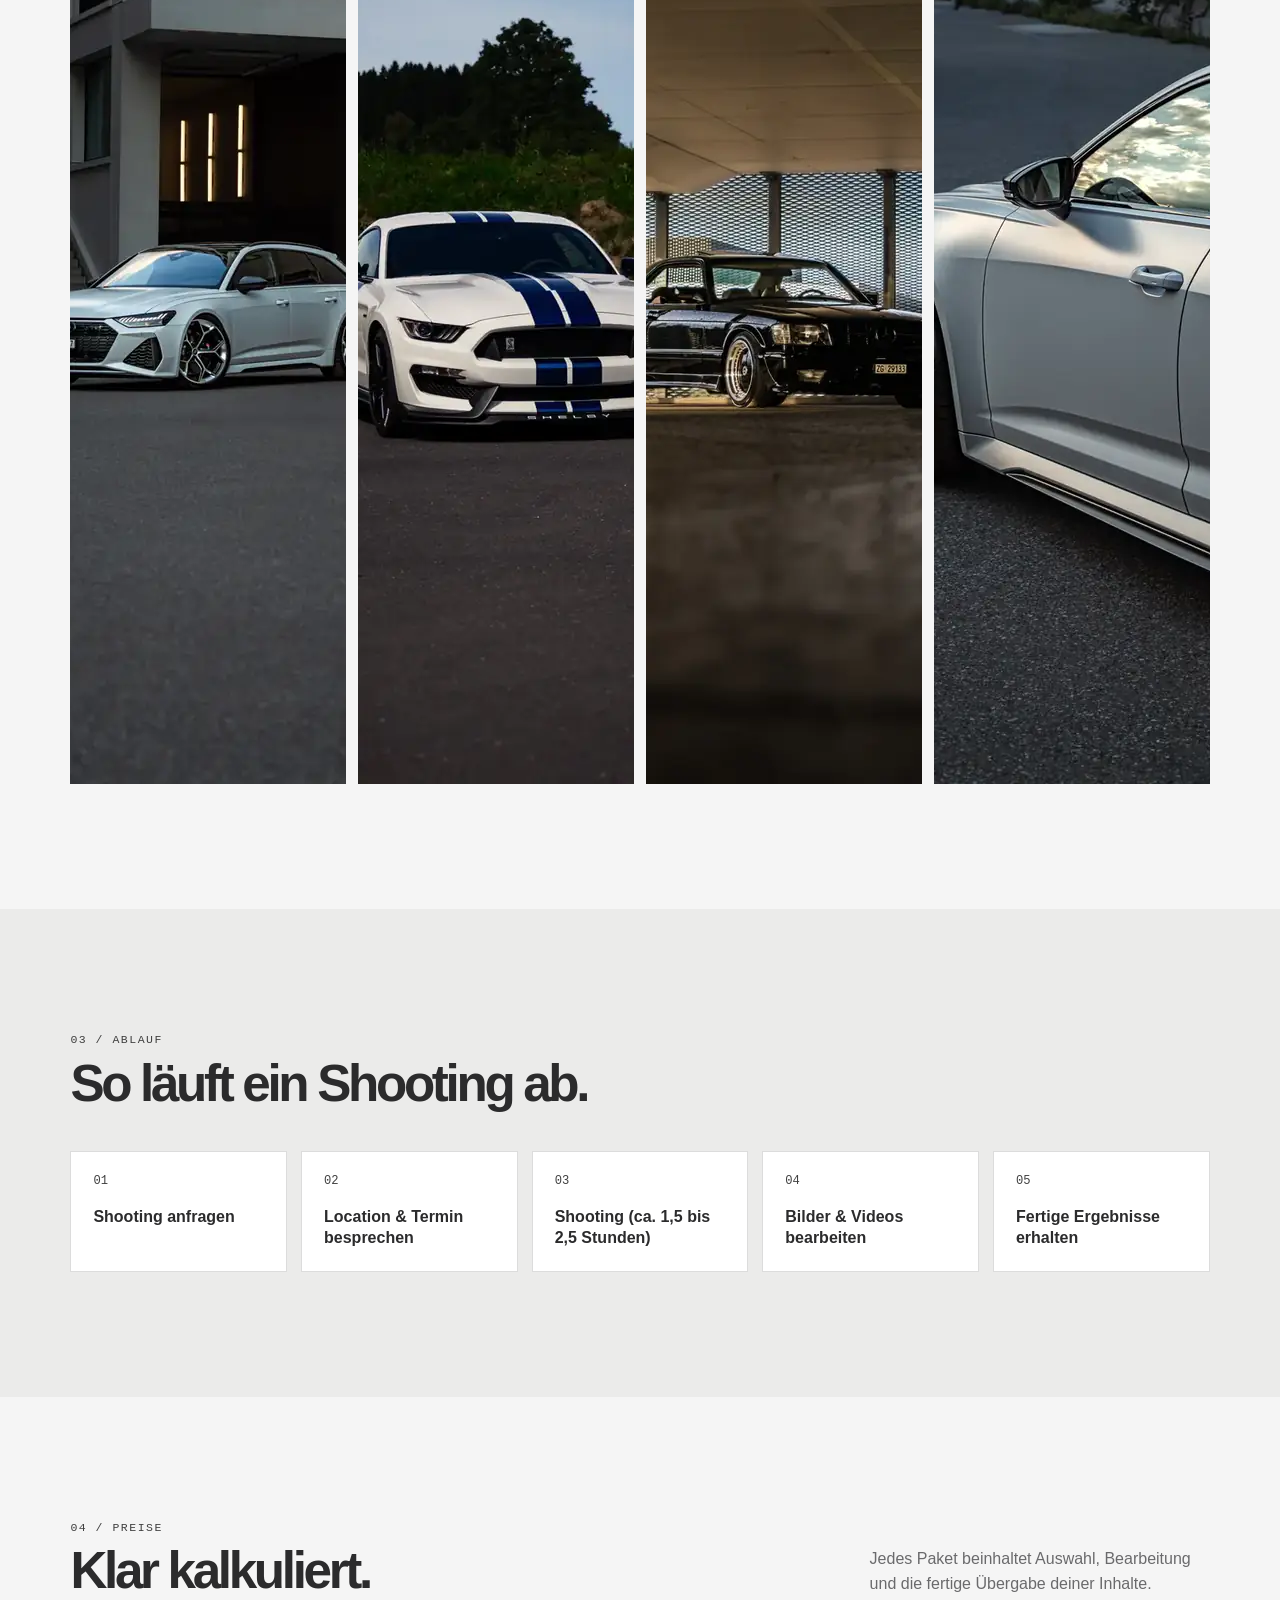
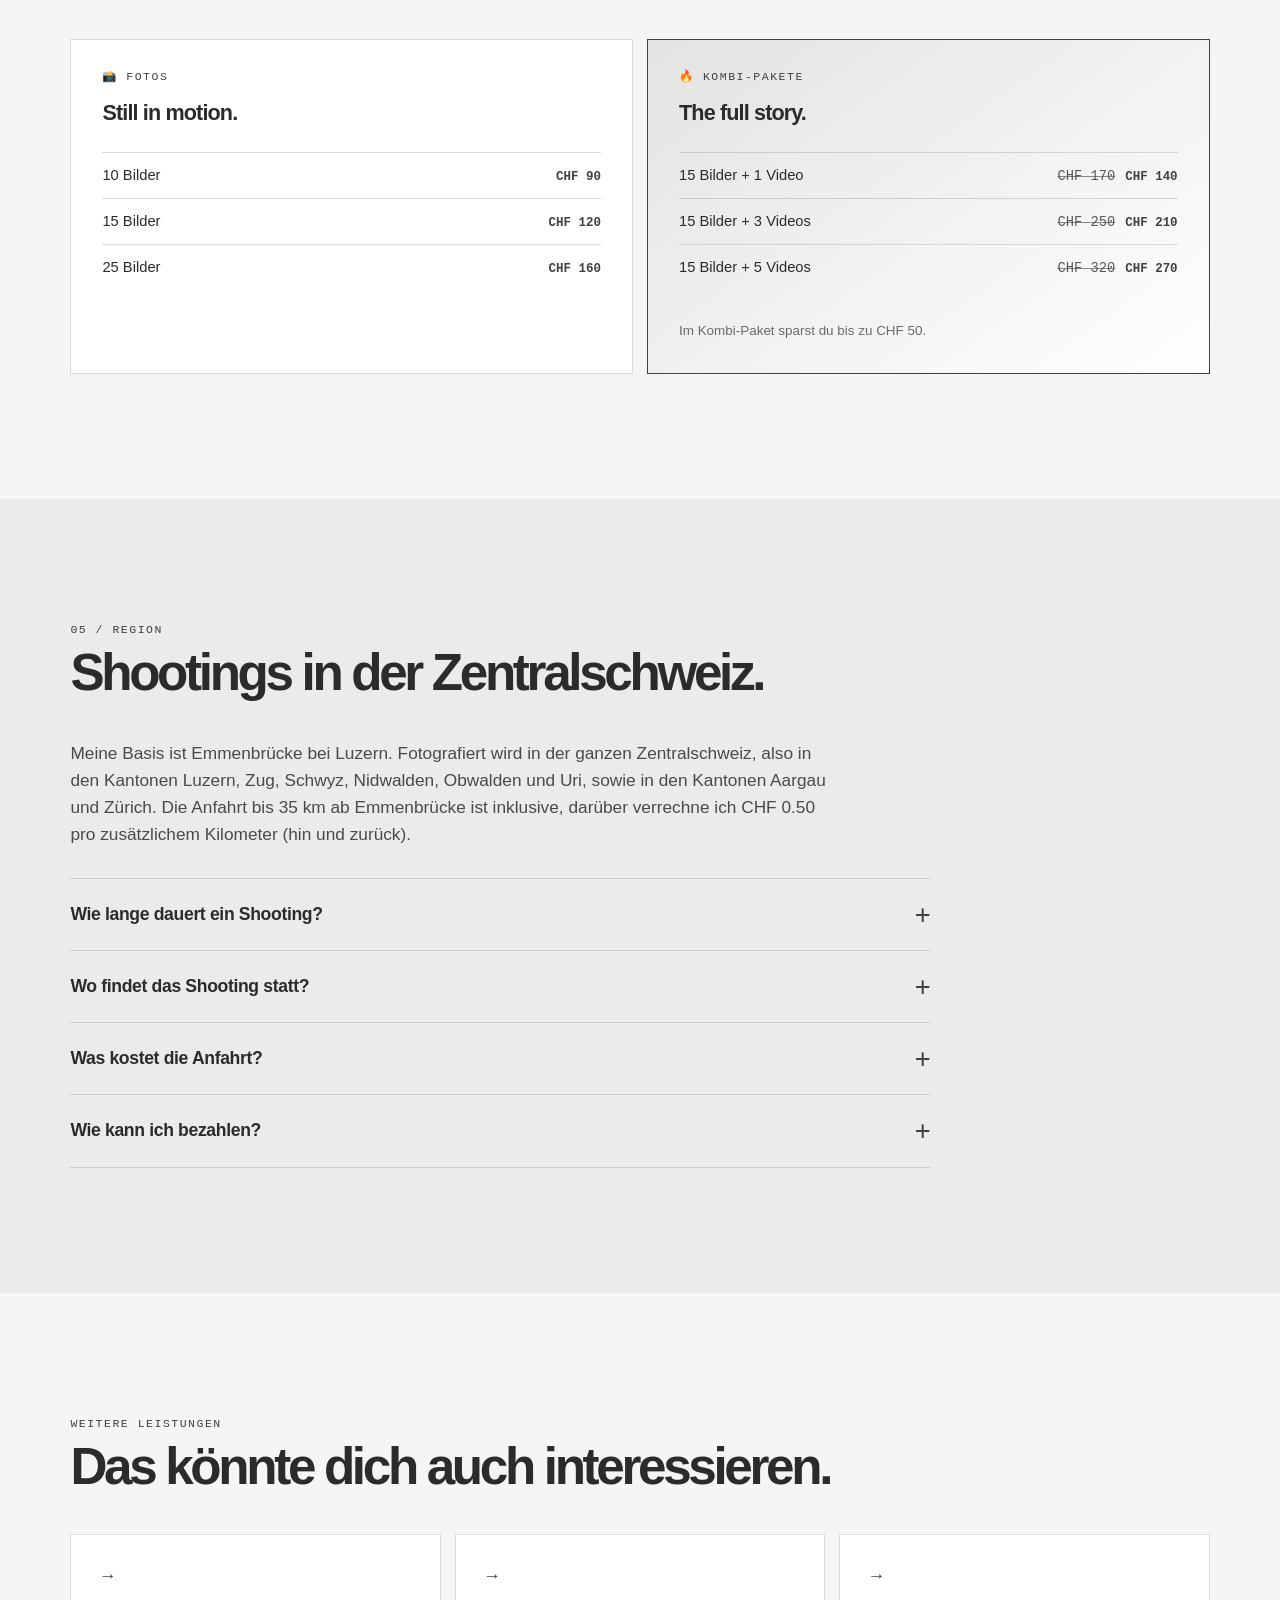
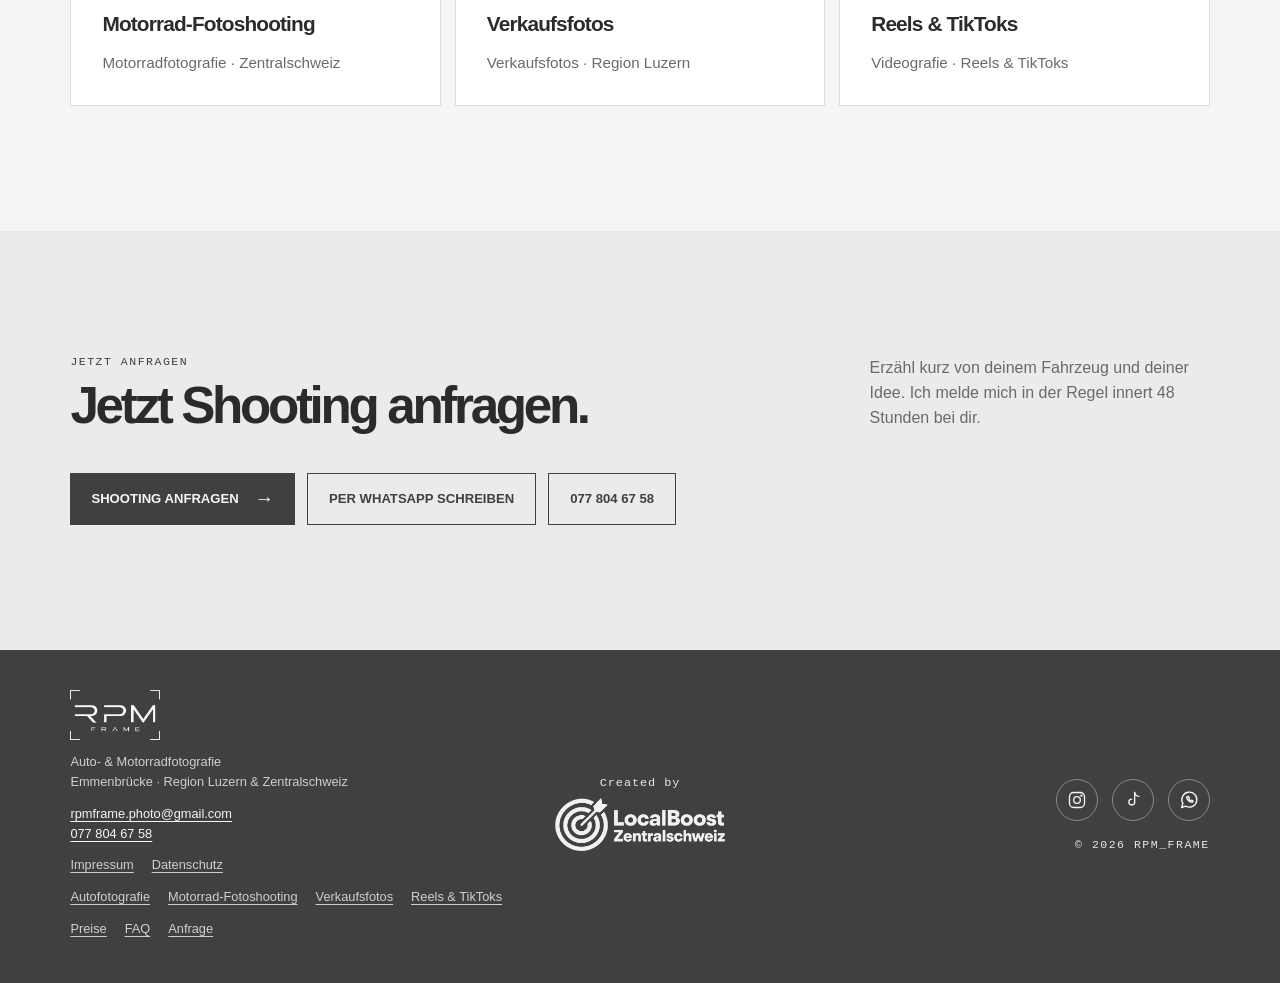
==== commit d1cf70c4: "Einzugsgebiet: Aargau und Zürich ergänzt Co-Authored-By: Claude Sonnet 5.5 <noreply@anthropic.com>" ====
--- a/autofotografie-luzern.html
+++ b/autofotografie-luzern.html
@@ -154,7 +154,7 @@
     </section>
 <section class="section alt-bg">
       <div class="eyebrow"><div><div class="mono">05 / Region</div><h2>Shootings in der Zentralschweiz.</h2></div></div>
-      <p class="region-text">Meine Basis ist Emmenbrücke bei Luzern. Fotografiert wird in der ganzen Zentralschweiz, also in den Kantonen Luzern, Zug, Schwyz, Nidwalden, Obwalden und Uri. Die Anfahrt bis 35 km ab Emmenbrücke ist inklusive, darüber verrechne ich CHF 0.50 pro zusätzlichem Kilometer (hin und zurück).</p>
+      <p class="region-text">Meine Basis ist Emmenbrücke bei Luzern. Fotografiert wird in der ganzen Zentralschweiz, also in den Kantonen Luzern, Zug, Schwyz, Nidwalden, Obwalden und Uri, sowie in den Kantonen Aargau und Zürich. Die Anfahrt bis 35 km ab Emmenbrücke ist inklusive, darüber verrechne ich CHF 0.50 pro zusätzlichem Kilometer (hin und zurück).</p>
       <div class="faq"><div class="faq-list"><details><summary>Wie lange dauert ein Shooting?</summary><p>Je nach Aufwand und Umfang ca. 1,5 bis 2,5 Stunden.</p></details><details><summary>Wo findet das Shooting statt?</summary><p>In der Zentralschweiz, den Ort besprechen wir gemeinsam. Gute Locations kenne ich, du kannst aber auch einen Wunschort vorschlagen.</p></details><details><summary>Was kostet die Anfahrt?</summary><p>Die Anfahrt ist bis 35 km ab Emmenbrücke inklusive. Bei längeren Strecken verrechne ich CHF 0.50 pro zusätzlichem Kilometer (hin und zurück). Ich sage es dir vorher, nichts kommt überraschend.</p></details><details><summary>Wie kann ich bezahlen?</summary><p>Per Twint oder bar, direkt nach dem Shooting.</p></details></div></div>
     </section>
 <section class="section">
